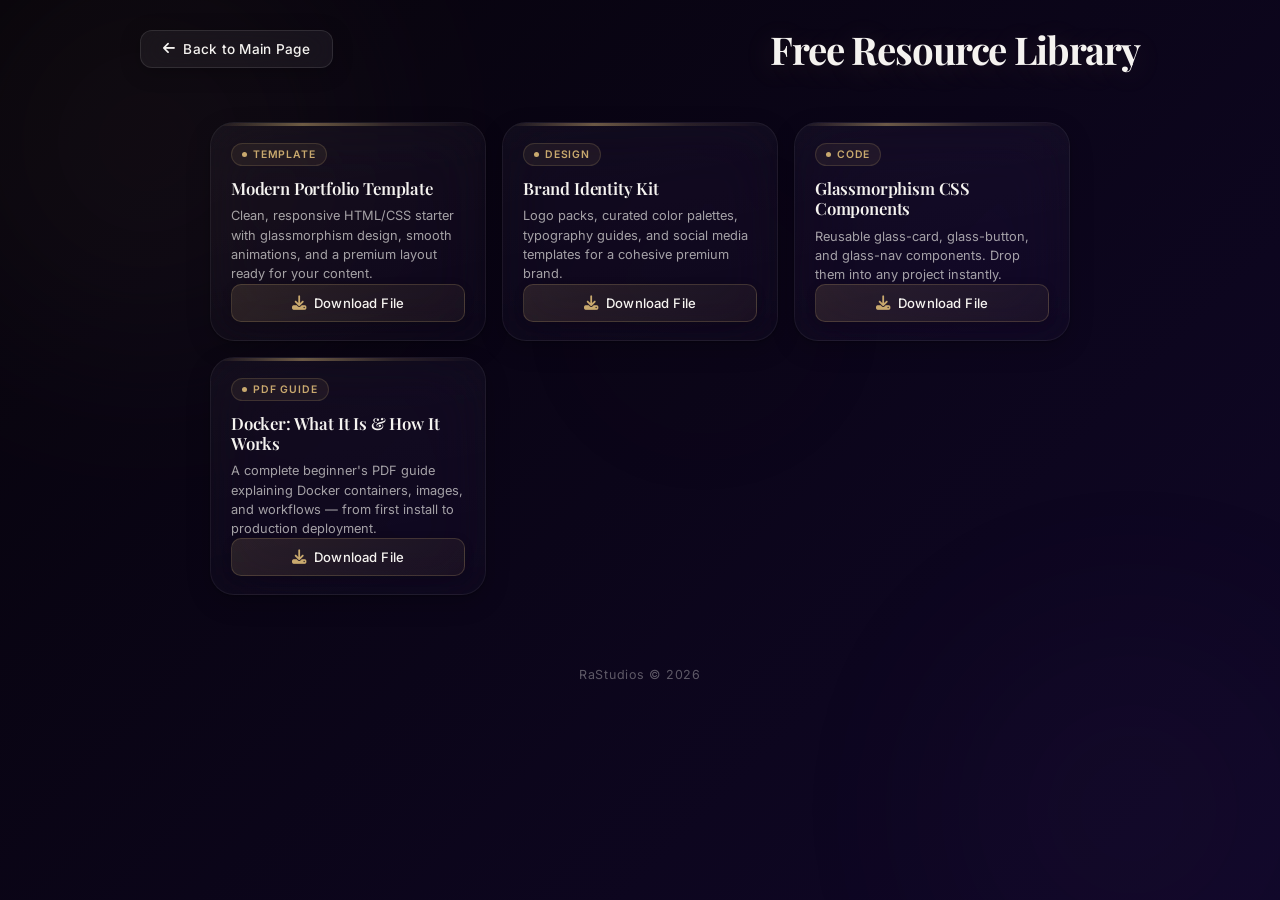
==== downloads.html @ 75f41a03 "Initial commit: Link in Bio + Downloads page" ====
<!DOCTYPE html>
<html lang="en">
<head>
  <meta charset="UTF-8">
  <meta name="viewport" content="width=device-width, initial-scale=1.0">
  <title>Free Resource Library — RaStudios</title>

  <link rel="preconnect" href="https://fonts.googleapis.com">
  <link rel="preconnect" href="https://fonts.gstatic.com" crossorigin>
  <link href="https://fonts.googleapis.com/css2?family=Playfair+Display:ital,wght@0,600;0,700;1,600&family=Inter:wght@300;400;500;600&display=swap" rel="stylesheet">
  <link rel="stylesheet" href="https://cdnjs.cloudflare.com/ajax/libs/font-awesome/6.5.1/css/all.min.css">

  <style>
    *, *::before, *::after { margin: 0; padding: 0; box-sizing: border-box; }

    :root {
      --glass-bg: rgba(255,255,255,0.055);
      --glass-border: rgba(255,255,255,0.1);
      --text-primary: #f5f3f0;
      --text-secondary: rgba(245,243,240,0.65);
      --text-muted: rgba(245,243,240,0.35);
      --accent: #c9a96e;
      --font-display: 'Playfair Display', Georgia, serif;
      --font-body: 'Inter', system-ui, sans-serif;
    }

    html { scroll-behavior: smooth; }

    body {
      min-height: 100vh;
      font-family: var(--font-body);
      color: var(--text-primary);
      background: #0b0814;
      overflow-x: hidden;
      padding: 28px 16px 80px;
    }

    /* Animated gradient background */
    .bg-gradient {
      position: fixed; inset: 0; z-index: -2;
      background: linear-gradient(135deg, #06030a 0%, #12082e 30%, #1e0f3a 55%, #2a1548 75%, #080518 100%);
      background-size: 400% 400%;
      animation: gradientShift 30s ease infinite;
    }
    @keyframes gradientShift {
      0% { background-position: 0% 50%; }
      50% { background-position: 100% 50%; }
      100% { background-position: 0% 50%; }
    }

    /* Glowing orbs */
    .glow-orb {
      position: fixed; border-radius: 50%; filter: blur(130px); opacity: 0.22; z-index: -1; pointer-events: none;
    }
    .glow-orb-1 { width: 500px; height: 500px; top: -12%; left: -8%; background: radial-gradient(circle, rgba(201,169,110,0.55) 0%, transparent 70%); animation: floatOrb 22s ease-in-out infinite alternate; }
    .glow-orb-2 { width: 450px; height: 450px; bottom: -15%; right: -6%; background: radial-gradient(circle, rgba(140,100,180,0.45) 0%, transparent 70%); animation: floatOrb 28s ease-in-out infinite alternate-reverse; }
    .glow-orb-3 { width: 300px; height: 300px; top: 35%; left: 55%; transform: translate(-50%, -50%); background: radial-gradient(circle, rgba(201,169,110,0.2) 0%, transparent 70%); animation: floatOrb 20s ease-in-out infinite alternate; }
    @keyframes floatOrb { from { transform: translate(0,0) scale(1); } to { transform: translate(35px,-25px) scale(1.08); } }

    /* Header */
    .header-wrap {
      max-width: 1000px; margin: 0 auto 52px; display: flex; align-items: center; justify-content: space-between; gap: 20px; flex-wrap: wrap;
    }
    .header-wrap h1 {
      font-family: var(--font-display); font-size: 2.4rem; font-weight: 700; letter-spacing: -0.03em; line-height: 1.1; color: var(--text-primary);
      text-shadow: 0 4px 30px rgba(201,169,110,0.2);
    }
    .back-btn {
      display: inline-flex; align-items: center; gap: 8px; padding: 10px 22px; border-radius: 12px;
      border: 1px solid rgba(255,255,255,0.1); background: rgba(255,255,255,0.05); backdrop-filter: blur(16px);
      color: var(--text-primary); text-decoration: none; font-weight: 500; font-size: 0.85rem; letter-spacing: 0.02em;
      transition: all 0.3s ease; box-shadow: 0 4px 20px rgba(0,0,0,0.25);
    }
    .back-btn:hover {
      background: rgba(255,255,255,0.1); border-color: rgba(201,169,110,0.35); transform: translateY(-2px);
      box-shadow: 0 8px 28px rgba(201,169,110,0.15);
    }

    /* Grid */
    .library-grid {
      max-width: 860px; margin: 0 auto; display: grid; grid-template-columns: repeat(auto-fill, minmax(260px, 1fr)); gap: 16px;
    }

    /* ===========================================
       RESOURCE CARD — Modern Professional Design
       --> COPY THIS BLOCK TO ADD A NEW FILE <--
    =========================================== */
    .resource-card {
      position: relative;
      border-radius: 24px;
      border: 1px solid rgba(255,255,255,0.06);
      background: linear-gradient(170deg, rgba(255,255,255,0.035) 0%, rgba(255,255,255,0.015) 100%);
      backdrop-filter: blur(30px) saturate(130%);
      -webkit-backdrop-filter: blur(30px) saturate(130%);
      padding: 0;
      overflow: hidden;
      transition: all 0.45s cubic-bezier(0.23, 1, 0.32, 1);
      box-shadow: 0 1px 3px rgba(0,0,0,0.3), 0 8px 24px rgba(0,0,0,0.2);
      display: flex; flex-direction: column;
    }

    /* Subtle top accent line */
    .resource-card::after {
      content: ''; position: absolute; top: 0; left: 0; width: 100%; height: 3px;
      background: linear-gradient(90deg, transparent, rgba(201,169,110,0.7), rgba(201,169,110,0.2), transparent);
      opacity: 0.7;
      transition: opacity 0.4s ease;
    }

    /* Card inner layout */
    .card-inner {
      padding: 20px 20px 18px;
      display: flex; flex-direction: column; flex-grow: 1;
    }

    /* Category pill */
    .card-tag {
      display: inline-flex; align-items: center; gap: 6px; align-self: flex-start;
      padding: 4px 10px; border-radius: 50px;
      background: rgba(201,169,110,0.08); border: 1px solid rgba(201,169,110,0.18);
      color: var(--accent); font-size: 0.65rem; font-weight: 600; letter-spacing: 0.08em; text-transform: uppercase;
      margin-bottom: 12px;
    }
    .card-tag .dot {
      width: 5px; height: 5px; border-radius: 50%; background: var(--accent); box-shadow: 0 0 6px var(--accent-glow);
    }

    /* Card title */
    .card-title {
      font-family: var(--font-display); font-size: 1.05rem; font-weight: 600; line-height: 1.2;
      color: var(--text-primary); margin-bottom: 8px; letter-spacing: -0.01em;
    }

    /* Card description */
    .card-desc {
      font-size: 0.8rem; line-height: 1.5; color: var(--text-secondary); flex-grow: 1;
    }

    /* Download button */
    .download-btn {
      display: flex; align-items: center; justify-content: center; gap: 8px;
      padding: 10px 16px; border-radius: 10px; border: 1px solid rgba(201,169,110,0.22);
      background: linear-gradient(135deg, rgba(201,169,110,0.14), rgba(201,169,110,0.06));
      color: var(--text-primary); text-decoration: none; font-weight: 500; font-size: 0.82rem; letter-spacing: 0.01em;
      transition: all 0.35s ease; box-shadow: 0 2px 10px rgba(0,0,0,0.15);
    }
    .download-btn:hover {
      background: linear-gradient(135deg, rgba(201,169,110,0.25), rgba(201,169,110,0.12));
      border-color: rgba(201,169,110,0.45);
      transform: translateY(-2px);
      box-shadow: 0 8px 24px rgba(201,169,110,0.18), 0 4px 12px rgba(0,0,0,0.2);
    }
    .download-btn i {
      font-size: 0.9rem; color: var(--accent);
      transition: transform 0.35s ease, color 0.35s ease;
    }
    .download-btn:hover i {
      transform: translateX(3px); color: #e8c992;
    }

    /* Card hover */
    .resource-card:hover {
      transform: translateY(-10px);
      border-color: rgba(201,169,110,0.25);
      box-shadow: 0 24px 60px rgba(0,0,0,0.4), 0 12px 30px rgba(201,169,110,0.1);
    }
    .resource-card:hover::after {
      opacity: 1;
      background: linear-gradient(90deg, transparent, rgba(201,169,110,0.9), rgba(201,169,110,0.3), transparent);
    }

    /* Footer */
    .page-footer {
      max-width: 1000px; margin: 72px auto 0; text-align: center;
      color: var(--text-muted); font-size: 0.78rem; letter-spacing: 0.06em;
    }

    /* Responsive */
    @media (max-width: 640px) {
      .header-wrap h1 { font-size: 1.7rem; }
      .library-grid { grid-template-columns: 1fr; gap: 16px; }
      .card-inner { padding: 16px 16px 14px; }
    }
  </style>
</head>

<body>

  <div class="bg-gradient" aria-hidden="true"></div>
  <div class="glow-orb glow-orb-1" aria-hidden="true"></div>
  <div class="glow-orb glow-orb-2" aria-hidden="true"></div>
  <div class="glow-orb glow-orb-3" aria-hidden="true"></div>

  <header class="header-wrap">
    <a href="ra-studios-link-in-bio.html" class="back-btn" aria-label="Back to main page">
      <i class="fa-solid fa-arrow-left"></i> Back to Main Page
    </a>
    <h1>Free Resource Library</h1>
  </header>

  <main class="library-grid" aria-label="Resource library">

    <!-- =========================================================
         COPY THIS BLOCK TO ADD A NEW FILE CARD
         Duplicate the entire .resource-card below
         and edit the tag, title, description, and link.
    ========================================================= -->

    <!-- CARD 1 -->
    <article class="resource-card">
      <div class="card-inner">
        <span class="card-tag"><span class="dot"></span> Template</span>
        <h2 class="card-title">Modern Portfolio Template</h2>
        <p class="card-desc">Clean, responsive HTML/CSS starter with glassmorphism design, smooth animations, and a premium layout ready for your content.</p>
        <a href="#" class="download-btn" aria-label="Download Modern Portfolio Template">
          <i class="fa-solid fa-download"></i> Download File
        </a>
      </div>
    </article>

    <!-- CARD 2 -->
    <article class="resource-card">
      <div class="card-inner">
        <span class="card-tag"><span class="dot"></span> Design</span>
        <h2 class="card-title">Brand Identity Kit</h2>
        <p class="card-desc">Logo packs, curated color palettes, typography guides, and social media templates for a cohesive premium brand.</p>
        <a href="#" class="download-btn" aria-label="Download Brand Identity Kit">
          <i class="fa-solid fa-download"></i> Download File
        </a>
      </div>
    </article>

    <!-- CARD 3 -->
    <article class="resource-card">
      <div class="card-inner">
        <span class="card-tag"><span class="dot"></span> Code</span>
        <h2 class="card-title">Glassmorphism CSS Components</h2>
        <p class="card-desc">Reusable glass-card, glass-button, and glass-nav components. Drop them into any project instantly.</p>
        <a href="#" class="download-btn" aria-label="Download Glassmorphism CSS Components">
          <i class="fa-solid fa-download"></i> Download File
        </a>
      </div>
    </article>

    <!-- CARD 4: DOCKER FILE -->
    <article class="resource-card">
      <div class="card-inner">
        <span class="card-tag"><span class="dot"></span> PDF Guide</span>
        <h2 class="card-title">Docker: What It Is & How It Works</h2>
        <p class="card-desc">A complete beginner's PDF guide explaining Docker containers, images, and workflows — from first install to production deployment.</p>
        <a href="https://drive.google.com/file/d/1yUvwCErtubOBH9d2xQVLL0Fu3_scv8wx/view?usp=sharing" class="download-btn" target="_blank" rel="noopener noreferrer" aria-label="Download Docker File">
          <i class="fa-solid fa-download"></i> Download File
        </a>
      </div>
    </article>

    <!-- =========================================================
         END COPY BLOCK
         To add a new file: duplicate the <article> ... </article>
         block above, then update tag, title, desc, and href.
    ========================================================= -->

  </main>

  <footer class="page-footer">
    RaStudios &copy; 2026
  </footer>

</body>
</html>
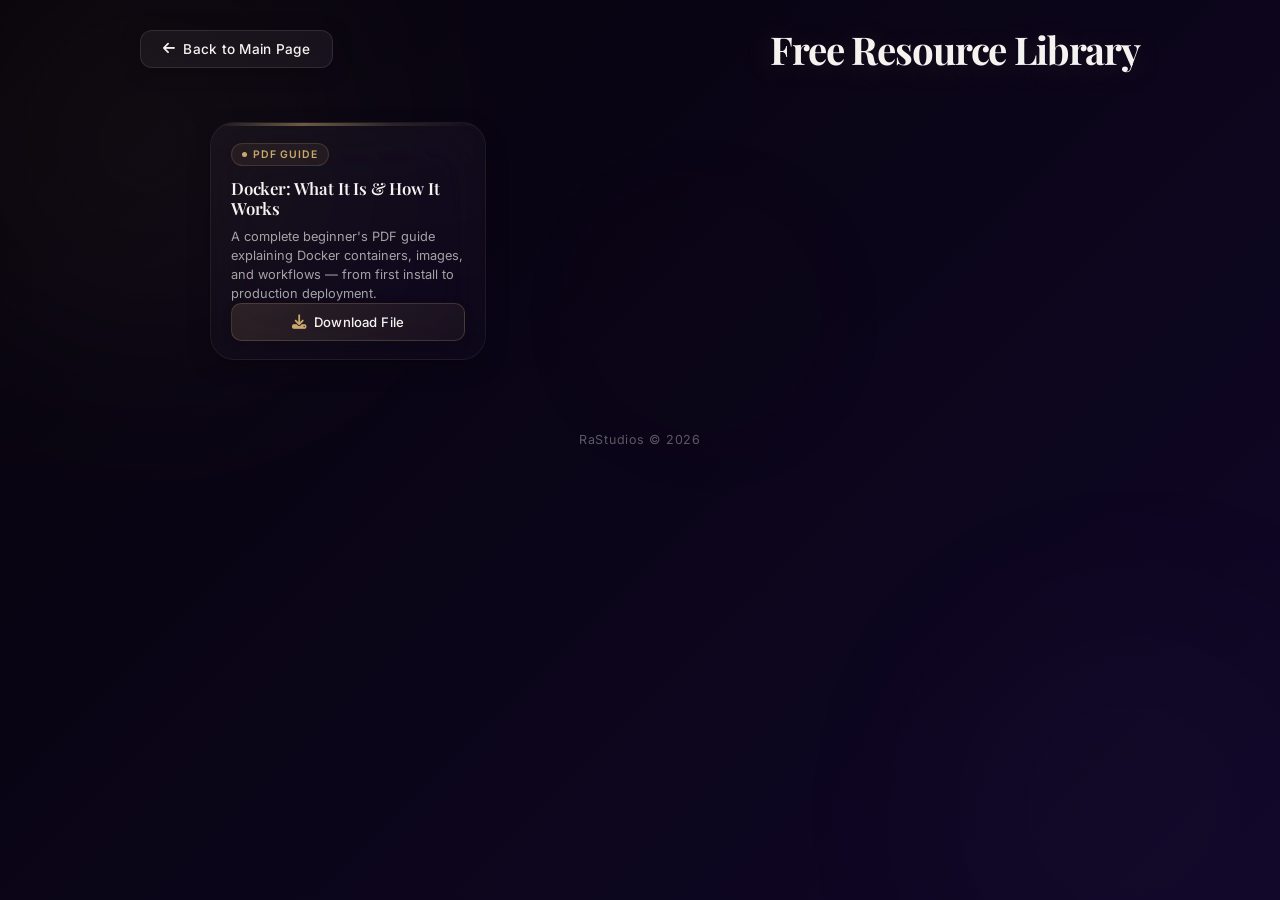
==== commit 442aa58d: "Removed first 3 cards, kept Docker PDF only" ====
--- a/downloads.html
+++ b/downloads.html
@@ -192,7 +192,7 @@
   <div class="glow-orb glow-orb-3" aria-hidden="true"></div>
 
   <header class="header-wrap">
-    <a href="ra-studios-link-in-bio.html" class="back-btn" aria-label="Back to main page">
+    <a href="index.html" class="back-btn" aria-label="Back to main page">
       <i class="fa-solid fa-arrow-left"></i> Back to Main Page
     </a>
     <h1>Free Resource Library</h1>
@@ -206,43 +206,7 @@
          and edit the tag, title, description, and link.
     ========================================================= -->
 
-    <!-- CARD 1 -->
-    <article class="resource-card">
-      <div class="card-inner">
-        <span class="card-tag"><span class="dot"></span> Template</span>
-        <h2 class="card-title">Modern Portfolio Template</h2>
-        <p class="card-desc">Clean, responsive HTML/CSS starter with glassmorphism design, smooth animations, and a premium layout ready for your content.</p>
-        <a href="#" class="download-btn" aria-label="Download Modern Portfolio Template">
-          <i class="fa-solid fa-download"></i> Download File
-        </a>
-      </div>
-    </article>
-
-    <!-- CARD 2 -->
-    <article class="resource-card">
-      <div class="card-inner">
-        <span class="card-tag"><span class="dot"></span> Design</span>
-        <h2 class="card-title">Brand Identity Kit</h2>
-        <p class="card-desc">Logo packs, curated color palettes, typography guides, and social media templates for a cohesive premium brand.</p>
-        <a href="#" class="download-btn" aria-label="Download Brand Identity Kit">
-          <i class="fa-solid fa-download"></i> Download File
-        </a>
-      </div>
-    </article>
-
-    <!-- CARD 3 -->
-    <article class="resource-card">
-      <div class="card-inner">
-        <span class="card-tag"><span class="dot"></span> Code</span>
-        <h2 class="card-title">Glassmorphism CSS Components</h2>
-        <p class="card-desc">Reusable glass-card, glass-button, and glass-nav components. Drop them into any project instantly.</p>
-        <a href="#" class="download-btn" aria-label="Download Glassmorphism CSS Components">
-          <i class="fa-solid fa-download"></i> Download File
-        </a>
-      </div>
-    </article>
-
-    <!-- CARD 4: DOCKER FILE -->
+    <!-- CARD: DOCKER PDF -->
     <article class="resource-card">
       <div class="card-inner">
         <span class="card-tag"><span class="dot"></span> PDF Guide</span>
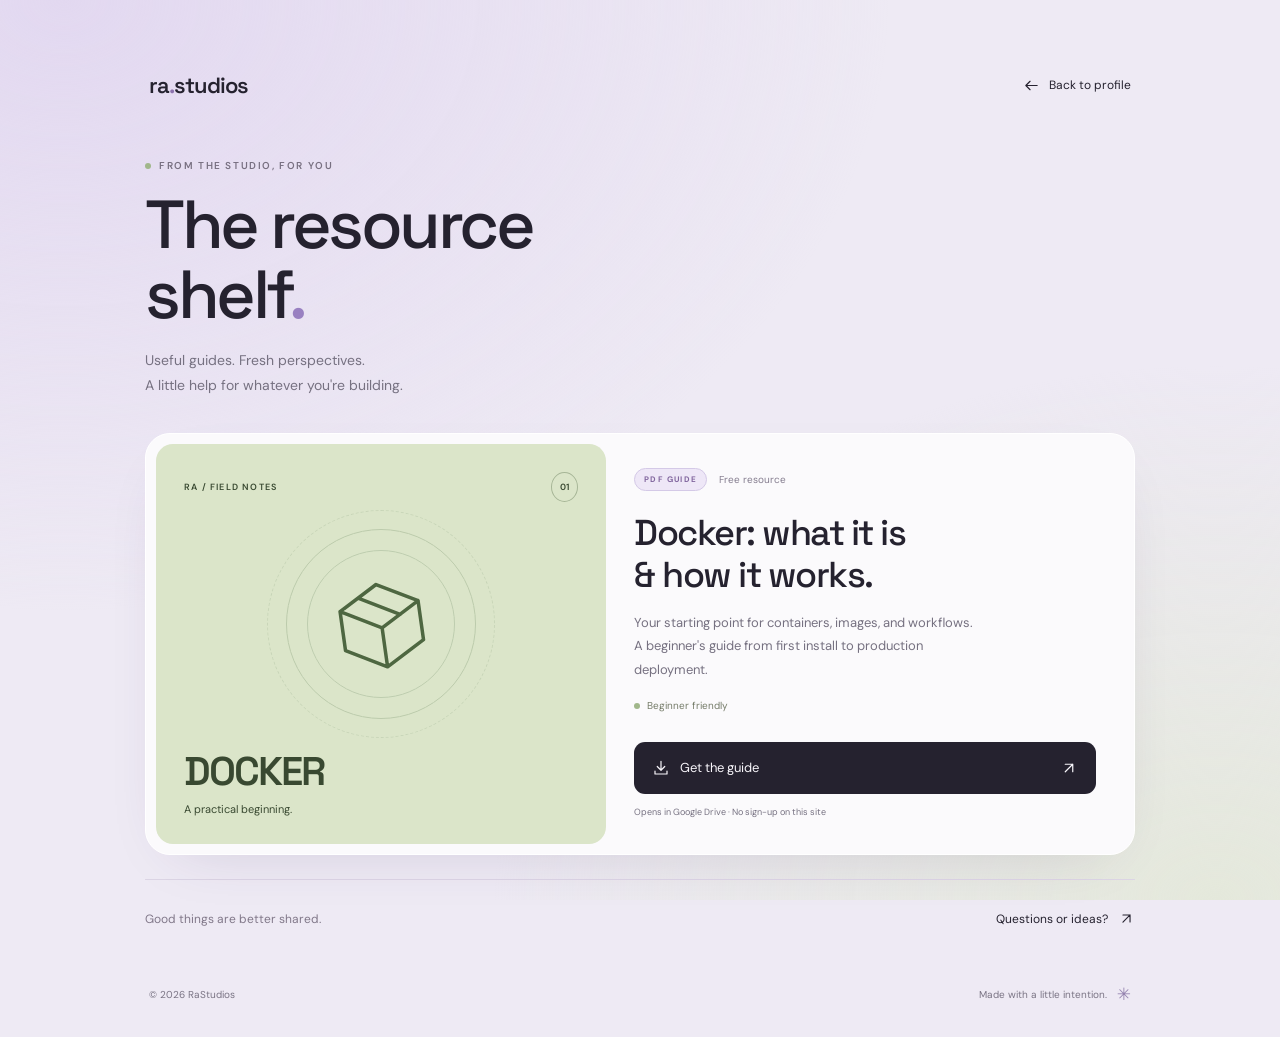
==== commit 63f95fbc: "Redesign RaStudios link hub and resource shelf with new brand artwork Replace the previous gold and " ====
--- a/downloads.html
+++ b/downloads.html
@@ -1,234 +1,10 @@
 <!DOCTYPE html>
-<html lang="en">
-<head>
-  <meta charset="UTF-8">
-  <meta name="viewport" content="width=device-width, initial-scale=1.0">
-  <title>Free Resource Library — RaStudios</title>
-
-  <link rel="preconnect" href="https://fonts.googleapis.com">
-  <link rel="preconnect" href="https://fonts.gstatic.com" crossorigin>
-  <link href="https://fonts.googleapis.com/css2?family=Playfair+Display:ital,wght@0,600;0,700;1,600&family=Inter:wght@300;400;500;600&display=swap" rel="stylesheet">
-  <link rel="stylesheet" href="https://cdnjs.cloudflare.com/ajax/libs/font-awesome/6.5.1/css/all.min.css">
-
-  <style>
-    *, *::before, *::after { margin: 0; padding: 0; box-sizing: border-box; }
-
-    :root {
-      --glass-bg: rgba(255,255,255,0.055);
-      --glass-border: rgba(255,255,255,0.1);
-      --text-primary: #f5f3f0;
-      --text-secondary: rgba(245,243,240,0.65);
-      --text-muted: rgba(245,243,240,0.35);
-      --accent: #c9a96e;
-      --font-display: 'Playfair Display', Georgia, serif;
-      --font-body: 'Inter', system-ui, sans-serif;
-    }
-
-    html { scroll-behavior: smooth; }
-
-    body {
-      min-height: 100vh;
-      font-family: var(--font-body);
-      color: var(--text-primary);
-      background: #0b0814;
-      overflow-x: hidden;
-      padding: 28px 16px 80px;
-    }
-
-    /* Animated gradient background */
-    .bg-gradient {
-      position: fixed; inset: 0; z-index: -2;
-      background: linear-gradient(135deg, #06030a 0%, #12082e 30%, #1e0f3a 55%, #2a1548 75%, #080518 100%);
-      background-size: 400% 400%;
-      animation: gradientShift 30s ease infinite;
-    }
-    @keyframes gradientShift {
-      0% { background-position: 0% 50%; }
-      50% { background-position: 100% 50%; }
-      100% { background-position: 0% 50%; }
-    }
-
-    /* Glowing orbs */
-    .glow-orb {
-      position: fixed; border-radius: 50%; filter: blur(130px); opacity: 0.22; z-index: -1; pointer-events: none;
-    }
-    .glow-orb-1 { width: 500px; height: 500px; top: -12%; left: -8%; background: radial-gradient(circle, rgba(201,169,110,0.55) 0%, transparent 70%); animation: floatOrb 22s ease-in-out infinite alternate; }
-    .glow-orb-2 { width: 450px; height: 450px; bottom: -15%; right: -6%; background: radial-gradient(circle, rgba(140,100,180,0.45) 0%, transparent 70%); animation: floatOrb 28s ease-in-out infinite alternate-reverse; }
-    .glow-orb-3 { width: 300px; height: 300px; top: 35%; left: 55%; transform: translate(-50%, -50%); background: radial-gradient(circle, rgba(201,169,110,0.2) 0%, transparent 70%); animation: floatOrb 20s ease-in-out infinite alternate; }
-    @keyframes floatOrb { from { transform: translate(0,0) scale(1); } to { transform: translate(35px,-25px) scale(1.08); } }
-
-    /* Header */
-    .header-wrap {
-      max-width: 1000px; margin: 0 auto 52px; display: flex; align-items: center; justify-content: space-between; gap: 20px; flex-wrap: wrap;
-    }
-    .header-wrap h1 {
-      font-family: var(--font-display); font-size: 2.4rem; font-weight: 700; letter-spacing: -0.03em; line-height: 1.1; color: var(--text-primary);
-      text-shadow: 0 4px 30px rgba(201,169,110,0.2);
-    }
-    .back-btn {
-      display: inline-flex; align-items: center; gap: 8px; padding: 10px 22px; border-radius: 12px;
-      border: 1px solid rgba(255,255,255,0.1); background: rgba(255,255,255,0.05); backdrop-filter: blur(16px);
-      color: var(--text-primary); text-decoration: none; font-weight: 500; font-size: 0.85rem; letter-spacing: 0.02em;
-      transition: all 0.3s ease; box-shadow: 0 4px 20px rgba(0,0,0,0.25);
-    }
-    .back-btn:hover {
-      background: rgba(255,255,255,0.1); border-color: rgba(201,169,110,0.35); transform: translateY(-2px);
-      box-shadow: 0 8px 28px rgba(201,169,110,0.15);
-    }
-
-    /* Grid */
-    .library-grid {
-      max-width: 860px; margin: 0 auto; display: grid; grid-template-columns: repeat(auto-fill, minmax(260px, 1fr)); gap: 16px;
-    }
-
-    /* ===========================================
-       RESOURCE CARD — Modern Professional Design
-       --> COPY THIS BLOCK TO ADD A NEW FILE <--
-    =========================================== */
-    .resource-card {
-      position: relative;
-      border-radius: 24px;
-      border: 1px solid rgba(255,255,255,0.06);
-      background: linear-gradient(170deg, rgba(255,255,255,0.035) 0%, rgba(255,255,255,0.015) 100%);
-      backdrop-filter: blur(30px) saturate(130%);
-      -webkit-backdrop-filter: blur(30px) saturate(130%);
-      padding: 0;
-      overflow: hidden;
-      transition: all 0.45s cubic-bezier(0.23, 1, 0.32, 1);
-      box-shadow: 0 1px 3px rgba(0,0,0,0.3), 0 8px 24px rgba(0,0,0,0.2);
-      display: flex; flex-direction: column;
-    }
-
-    /* Subtle top accent line */
-    .resource-card::after {
-      content: ''; position: absolute; top: 0; left: 0; width: 100%; height: 3px;
-      background: linear-gradient(90deg, transparent, rgba(201,169,110,0.7), rgba(201,169,110,0.2), transparent);
-      opacity: 0.7;
-      transition: opacity 0.4s ease;
-    }
-
-    /* Card inner layout */
-    .card-inner {
-      padding: 20px 20px 18px;
-      display: flex; flex-direction: column; flex-grow: 1;
-    }
-
-    /* Category pill */
-    .card-tag {
-      display: inline-flex; align-items: center; gap: 6px; align-self: flex-start;
-      padding: 4px 10px; border-radius: 50px;
-      background: rgba(201,169,110,0.08); border: 1px solid rgba(201,169,110,0.18);
-      color: var(--accent); font-size: 0.65rem; font-weight: 600; letter-spacing: 0.08em; text-transform: uppercase;
-      margin-bottom: 12px;
-    }
-    .card-tag .dot {
-      width: 5px; height: 5px; border-radius: 50%; background: var(--accent); box-shadow: 0 0 6px var(--accent-glow);
-    }
-
-    /* Card title */
-    .card-title {
-      font-family: var(--font-display); font-size: 1.05rem; font-weight: 600; line-height: 1.2;
-      color: var(--text-primary); margin-bottom: 8px; letter-spacing: -0.01em;
-    }
-
-    /* Card description */
-    .card-desc {
-      font-size: 0.8rem; line-height: 1.5; color: var(--text-secondary); flex-grow: 1;
-    }
-
-    /* Download button */
-    .download-btn {
-      display: flex; align-items: center; justify-content: center; gap: 8px;
-      padding: 10px 16px; border-radius: 10px; border: 1px solid rgba(201,169,110,0.22);
-      background: linear-gradient(135deg, rgba(201,169,110,0.14), rgba(201,169,110,0.06));
-      color: var(--text-primary); text-decoration: none; font-weight: 500; font-size: 0.82rem; letter-spacing: 0.01em;
-      transition: all 0.35s ease; box-shadow: 0 2px 10px rgba(0,0,0,0.15);
-    }
-    .download-btn:hover {
-      background: linear-gradient(135deg, rgba(201,169,110,0.25), rgba(201,169,110,0.12));
-      border-color: rgba(201,169,110,0.45);
-      transform: translateY(-2px);
-      box-shadow: 0 8px 24px rgba(201,169,110,0.18), 0 4px 12px rgba(0,0,0,0.2);
-    }
-    .download-btn i {
-      font-size: 0.9rem; color: var(--accent);
-      transition: transform 0.35s ease, color 0.35s ease;
-    }
-    .download-btn:hover i {
-      transform: translateX(3px); color: #e8c992;
-    }
-
-    /* Card hover */
-    .resource-card:hover {
-      transform: translateY(-10px);
-      border-color: rgba(201,169,110,0.25);
-      box-shadow: 0 24px 60px rgba(0,0,0,0.4), 0 12px 30px rgba(201,169,110,0.1);
-    }
-    .resource-card:hover::after {
-      opacity: 1;
-      background: linear-gradient(90deg, transparent, rgba(201,169,110,0.9), rgba(201,169,110,0.3), transparent);
-    }
-
-    /* Footer */
-    .page-footer {
-      max-width: 1000px; margin: 72px auto 0; text-align: center;
-      color: var(--text-muted); font-size: 0.78rem; letter-spacing: 0.06em;
-    }
-
-    /* Responsive */
-    @media (max-width: 640px) {
-      .header-wrap h1 { font-size: 1.7rem; }
-      .library-grid { grid-template-columns: 1fr; gap: 16px; }
-      .card-inner { padding: 16px 16px 14px; }
-    }
-  </style>
-</head>
-
-<body>
-
-  <div class="bg-gradient" aria-hidden="true"></div>
-  <div class="glow-orb glow-orb-1" aria-hidden="true"></div>
-  <div class="glow-orb glow-orb-2" aria-hidden="true"></div>
-  <div class="glow-orb glow-orb-3" aria-hidden="true"></div>
-
-  <header class="header-wrap">
-    <a href="index.html" class="back-btn" aria-label="Back to main page">
-      <i class="fa-solid fa-arrow-left"></i> Back to Main Page
-    </a>
-    <h1>Free Resource Library</h1>
-  </header>
-
-  <main class="library-grid" aria-label="Resource library">
-
-    <!-- =========================================================
-         COPY THIS BLOCK TO ADD A NEW FILE CARD
-         Duplicate the entire .resource-card below
-         and edit the tag, title, description, and link.
-    ========================================================= -->
-
-    <!-- CARD: DOCKER PDF -->
-    <article class="resource-card">
-      <div class="card-inner">
-        <span class="card-tag"><span class="dot"></span> PDF Guide</span>
-        <h2 class="card-title">Docker: What It Is & How It Works</h2>
-        <p class="card-desc">A complete beginner's PDF guide explaining Docker containers, images, and workflows — from first install to production deployment.</p>
-        <a href="https://drive.google.com/file/d/1yUvwCErtubOBH9d2xQVLL0Fu3_scv8wx/view?usp=sharing" class="download-btn" target="_blank" rel="noopener noreferrer" aria-label="Download Docker File">
-          <i class="fa-solid fa-download"></i> Download File
-        </a>
-      </div>
-    </article>
-
-    <!-- =========================================================
-         END COPY BLOCK
-         To add a new file: duplicate the <article> ... </article>
-         block above, then update tag, title, desc, and href.
-    ========================================================= -->
-
-  </main>
-
-  <footer class="page-footer">
-    RaStudios &copy; 2026
-  </footer>
-
-</body>
-</html>
+<html lang="en"><head><meta charset="UTF-8"><meta name="viewport" content="width=device-width, initial-scale=1"><meta name="theme-color" content="#eeeaf4"><meta name="description" content="Free guides and practical resources from RaStudios. Start with our beginner guide to Docker."><meta property="og:title" content="The Resource Shelf — RaStudios"><meta property="og:description" content="Free guides and practical resources from RaStudios. Start with our beginner guide to Docker."><meta property="og:type" content="website"><meta property="og:image" content="https://ra-studios.github.io/Links/brand-logo.webp"><title>The Resource Shelf — RaStudios</title><link rel="icon" href="brand-logo.webp" type="image/webp"><link rel="preconnect" href="https://fonts.googleapis.com"><link rel="preconnect" href="https://fonts.gstatic.com" crossorigin><link href="https://fonts.googleapis.com/css2?family=DM+Sans:wght@400;500;600;700&amp;family=Space+Grotesk:wght@400;500;600;700&amp;display=swap" rel="stylesheet"><link rel="stylesheet" href="styles.css"></head>
+<body class="library-page"><svg class="definitions" xmlns="http://www.w3.org/2000/svg" aria-hidden="true"><symbol id="arrow" viewBox="0 0 24 24"><path d="M7 17 17 7M7 7h10v10"/></symbol><symbol id="globe" viewBox="0 0 24 24"><circle cx="12" cy="12" r="9"/><path d="M3 12h18M12 3c5 5 5 13 0 18-5-5-5-13 0-18Z"/></symbol><symbol id="mail" viewBox="0 0 24 24"><rect x="3" y="5" width="18" height="14" rx="3"/><path d="m4 7 8 6 8-6"/></symbol><symbol id="instagram" viewBox="0 0 24 24"><rect x="3" y="3" width="18" height="18" rx="5"/><circle cx="12" cy="12" r="4"/><path d="M17.5 6.5h.01"/></symbol><symbol id="linkedin" viewBox="0 0 24 24"><path d="M5 10v10M5 5v.01M10 20V10h4v2c2-4 6-2 6 1v7M14 12v8"/></symbol><symbol id="youtube" viewBox="0 0 24 24"><rect x="2" y="5" width="20" height="14" rx="4"/><path d="m10 9 5 3-5 3Z"/></symbol><symbol id="file" viewBox="0 0 24 24"><path d="M14 3H6a2 2 0 0 0-2 2v14a2 2 0 0 0 2 2h12a2 2 0 0 0 2-2V9ZM14 3v6h6M8 13h8M8 17h5"/></symbol><symbol id="back" viewBox="0 0 24 24"><path d="M20 12H4m6-6-6 6 6 6"/></symbol><symbol id="box" viewBox="0 0 24 24"><path d="m12 3 9 5v9l-9 5-9-5V8ZM3 8l9 5 9-5M12 13v9M7.5 5.5l9 5"/></symbol><symbol id="download" viewBox="0 0 24 24"><path d="M12 3v12m-5-5 5 5 5-5M4 16v4h16v-4"/></symbol></svg>
+<div class="page-shell library-shell"><header class="masthead"><a href="index.html" aria-label="RaStudios home"><span class="wordmark">ra<span>.</span>studios</span></a><a class="back-link" href="index.html"><svg class="icon " aria-hidden="true"><use href="#back"/></svg>Back to profile</a></header>
+<main><header class="library-intro"><p class="eyebrow"><span class="dot"></span>FROM THE STUDIO, FOR YOU</p><h1>The resource<br>shelf<span>.</span></h1><p>Useful guides. Fresh perspectives.<br>A little help for whatever you're building.</p></header>
+<section class="resource-list" aria-label="Free resources">
+<!-- To add a resource, duplicate this article and update its text and destination. -->
+<article class="resource-card" aria-labelledby="docker-title"><div class="resource-art" aria-hidden="true"><div class="art-top"><span>RA / FIELD NOTES</span><span>01</span></div><div class="container-art"><span class="art-orbit"></span><svg class="icon " aria-hidden="true"><use href="#box"/></svg></div><div class="art-bottom"><strong>DOCKER</strong><span>A practical beginning.</span></div></div>
+<div class="resource-copy"><div class="resource-meta"><span class="pill">PDF GUIDE</span><span>Free resource</span></div><h2 id="docker-title">Docker: what it is<br>& how it works.</h2><p>Your starting point for containers, images, and workflows. A beginner's guide from first install to production deployment.</p><span class="level-label"><span class="dot"></span>Beginner friendly</span><a class="download-link" href="https://drive.google.com/file/d/1yUvwCErtubOBH9d2xQVLL0Fu3_scv8wx/view?usp=sharing" target="_blank" rel="noopener noreferrer" aria-label="Open the free Docker PDF guide on Google Drive"><svg class="icon " aria-hidden="true"><use href="#download"/></svg>Get the guide<svg class="icon " aria-hidden="true"><use href="#arrow"/></svg></a><p class="download-note">Opens in Google Drive · No sign-up on this site</p></div></article></section>
+<aside class="library-contact"><span>Good things are better shared.</span><a href="mailto:contact@rastudios.site">Questions or ideas?<svg class="icon " aria-hidden="true"><use href="#arrow"/></svg></a></aside></main><footer class="page-footer"><span>© 2026 RaStudios</span><span>Made with a little intention. <b aria-hidden="true">✳</b></span></footer></div></body></html>
--- a/styles.css
+++ b/styles.css
@@ -0,0 +1,58 @@
+:root{color-scheme:light;--page:#eeeaf4;--paper:#fbfafc;--ink:#25222f;--muted:#767181;--line:#e5e0eb;--lavender:#c3acec;--sage:#dfe8ce;--display:'Space Grotesk',system-ui,sans-serif;--body:'DM Sans',system-ui,sans-serif}
+*,*::before,*::after{box-sizing:border-box}
+body{margin:0;min-height:100vh;min-height:100svh;background:var(--page);color:var(--ink);font-family:var(--body);-webkit-font-smoothing:antialiased}
+body::before{content:'';position:fixed;inset:0;pointer-events:none;background:radial-gradient(ellipse at 5% 0%,#e2d8f0 0%,transparent 48%),radial-gradient(ellipse at 95% 100%,#e4e8db 0%,transparent 42%);z-index:-1}
+a{color:inherit;text-decoration:none;-webkit-tap-highlight-color:transparent}a:focus-visible{outline:3px solid #8061ad;outline-offset:5px}
+h1,h2,h3,p{margin:0}h1,h2,h3{font-family:var(--display);font-weight:500}::selection{background:var(--lavender);color:var(--ink)}
+.definitions{position:absolute;width:0;height:0;overflow:hidden}.icon{width:22px;height:22px;fill:none;stroke:currentColor;stroke-width:1.6;stroke-linecap:round;stroke-linejoin:round;flex:0 0 auto}
+.page-shell{width:min(100% - 64px,990px);margin:0 auto;padding-top:clamp(28px,7vh,72px);padding-bottom:28px}
+.masthead{display:flex;align-items:center;justify-content:space-between;gap:20px;margin-bottom:25px;padding:0 4px}
+.wordmark{font-family:var(--display);font-size:22px;font-weight:600;letter-spacing:-1px}.wordmark>span{color:#8c72ad}.masthead-note{font-size:12px;color:#6e6879}
+.profile-hub{display:grid;grid-template-columns:.94fr 1.06fr;background:var(--paper);border:1px solid #ffffffcc;border-radius:28px;padding:12px;box-shadow:0 24px 70px -35px #3a265b40;animation:arrive .65s ease both}
+.profile-panel{min-width:0;display:flex;flex-direction:column;background:#0a0c12;color:#f3f1f7;border-radius:19px;padding:34px 30px 28px;overflow:hidden}
+.eyebrow{display:flex;align-items:center;gap:8px;font-size:10px;font-weight:600;letter-spacing:1.6px;line-height:1.6}
+.profile-eyebrow{color:#bcb6c9;font-size:9px;letter-spacing:1.3px}.dot{width:6px;height:6px;background:#a1b78b;border-radius:50%;flex-shrink:0}
+.brand-art{margin:28px -16px 30px;aspect-ratio:1.55;overflow:hidden;border-radius:12px}.brand-art img{display:block;width:100%;height:100%;object-fit:cover}
+.profile-panel h1{font-size:clamp(32px,4.5vw,45px);line-height:1.1;letter-spacing:-2.5px}.profile-panel h1>span{color:var(--lavender)}
+.profile-bio{margin-top:15px;color:#b7b3c2;font-size:15px;line-height:1.75;max-width:300px}
+.profile-contact{margin-top:auto;padding-top:46px}.profile-contact p{color:#a39aad;font-size:11px}.profile-contact a{display:inline-flex;align-items:center;gap:24px;min-height:44px;color:var(--sage);font-size:14px}.profile-contact .icon{width:17px;height:17px}
+.links-panel{min-width:0;padding:26px 28px 20px 34px}.section-intro .eyebrow{color:#776e80;margin-bottom:12px}.section-intro h2{font-size:clamp(32px,4.5vw,43px);letter-spacing:-2px;line-height:1.1}
+.section-intro h2>span,.library-intro h1>span{color:#9980c1}.section-intro>p:last-child{margin-top:11px;color:var(--muted);font-size:13px}
+.main-links{margin-top:26px;display:grid;gap:10px}.featured-link{display:flex;flex-direction:column;gap:24px;padding:20px;background:var(--sage);border:1px solid #d4dfc3;border-radius:17px;transition:transform .25s ease,background .25s ease,box-shadow .25s ease}
+.featured-top{display:flex;align-items:center;justify-content:space-between;gap:12px}.pill{display:inline-flex;align-items:center;gap:7px;width:fit-content;border:1px solid #4553322e;border-radius:50px;padding:5px 9px;font-size:8px;font-weight:700;letter-spacing:1.2px;line-height:1.4}.pill .dot{width:4px;height:4px;background:#556c41}
+.featured-bottom{display:flex;align-items:center;gap:13px}.feature-icon{width:42px;height:46px;display:grid;place-items:center;border:1px solid #4c5c3933;border-radius:9px;background:#ffffff38;flex-shrink:0}
+.featured-link h3{font-size:20px;letter-spacing:-.7px}.featured-link p{margin-top:5px;color:#58644d;font-size:11px;line-height:1.5}
+.link-row{display:flex;align-items:center;gap:13px;border:1px solid var(--line);background:#fff;border-radius:13px;padding:13px 14px;min-height:78px;transition:transform .25s ease,border-color .25s ease,box-shadow .25s ease}
+.row-icon{display:grid;place-items:center;width:42px;height:42px;border-radius:11px;flex-shrink:0}.lavender{background:#eee6f9;color:#8769b1}.peach{background:#f6eae3;color:#ac7d65}
+.row-copy{flex:1;min-width:0}.row-copy strong{display:block;font-weight:600;font-size:13px}.row-copy>span{display:block;font-size:10px;line-height:1.6;color:var(--muted);margin-top:3px;overflow-wrap:anywhere}
+.link-arrow{width:18px;height:18px;color:#676170;transition:transform .25s ease}.social-section{margin-top:25px}.social-section>.eyebrow{color:#776e80;font-size:8px;letter-spacing:1.2px}
+.social-links{display:flex;flex-wrap:wrap;gap:7px;margin-top:11px}.social-links a{display:inline-flex;align-items:center;justify-content:center;gap:7px;min-height:44px;flex:1;padding:9px 10px;border:1px solid var(--line);border-radius:10px;background:#f7f5f9;font-size:10px;transition:background .25s ease,border-color .25s ease}.social-links .icon{width:15px;height:15px}
+.page-footer{display:flex;align-items:center;justify-content:space-between;gap:16px;padding:22px 4px 0;font-size:10px;color:#797383;line-height:1.7}.page-footer>span:last-child{display:inline-flex;align-items:center;gap:10px}.page-footer b{font-size:17px;color:#9482ae}
+/* The resource shelf uses the same colors, spacing, and type. */
+.back-link{display:inline-flex;align-items:center;gap:9px;min-height:44px;font-size:12px}.back-link .icon{width:17px;height:17px}
+.library-intro{padding:26px 0 36px}.library-intro .eyebrow{color:#787081;margin-bottom:16px}.library-intro h1{font-size:clamp(42px,7vw,68px);letter-spacing:-3.5px;line-height:1.03}.library-intro>p:last-child{color:var(--muted);margin-top:18px;font-size:14px;line-height:1.75}
+.resource-card{display:grid;grid-template-columns:1fr 1.15fr;padding:10px;background:var(--paper);border:1px solid white;border-radius:25px;box-shadow:0 20px 60px -35px #3a265b38;animation:arrive .65s ease both}
+.resource-art{min-width:0;background:#dbe5c9;color:#394931;border-radius:17px;padding:28px;display:flex;flex-direction:column;justify-content:space-between;min-height:350px;position:relative;overflow:hidden}
+.art-top{display:flex;justify-content:space-between;align-items:center;font-size:9px;font-weight:600;letter-spacing:1.2px}.art-top>span:last-child{border:1px solid #a7b697;border-radius:50%;padding:8px;letter-spacing:0}
+.container-art{display:grid;place-items:center;position:relative;height:180px}.container-art>.icon{width:105px;height:105px;stroke:#4e6741;stroke-width:.8;transform:rotate(-8deg);z-index:1}
+.art-orbit{position:absolute;width:190px;height:190px;border:1px solid #bccbac;border-radius:50%}.art-orbit::before,.art-orbit::after{content:'';position:absolute;inset:20px;border:1px solid #becdaf;border-radius:50%}.art-orbit::after{inset:-20px;border-style:dashed;opacity:.65}
+.art-bottom{display:flex;flex-direction:column;gap:5px}.art-bottom strong{font-family:var(--display);font-size:40px;font-weight:600;letter-spacing:-2px}.art-bottom>span{font-size:11px}
+.resource-copy{padding:24px 28px;min-width:0}.resource-meta{display:flex;align-items:center;gap:12px;color:#847c8e;font-size:10px}.resource-meta .pill{border-color:#d4c9e7;background:#eee7f7;color:#81669e}
+.resource-copy h2{font-size:clamp(26px,3.5vw,36px);line-height:1.15;letter-spacing:-1.5px;margin-top:22px}.resource-copy>p{margin-top:15px;color:var(--muted);font-size:13px;line-height:1.8;max-width:350px}
+.level-label{display:inline-flex;align-items:center;gap:7px;font-size:10px;color:#747b68;margin-top:18px}.download-link{display:flex;align-items:center;gap:10px;margin-top:28px;background:var(--ink);color:#f8f6fb;padding:15px 18px;min-height:52px;border-radius:11px;font-size:13px;transition:background .25s ease,transform .25s ease}.download-link .icon{width:18px;height:18px}.download-link .icon:last-child{margin-left:auto}.resource-copy .download-note{font-size:9px;margin-top:10px}
+.library-contact{display:flex;align-items:center;justify-content:space-between;flex-wrap:wrap;gap:12px;margin-top:24px;border-top:1px solid #dcd5e5;padding:17px 0;font-size:12px;color:#817889}.library-contact a{display:inline-flex;align-items:center;gap:10px;min-height:44px;color:var(--ink)}.library-contact .icon{width:17px;height:17px}
+@media(hover:hover){.featured-link:hover{background:#d5e1c0;transform:translateY(-3px);box-shadow:0 8px 20px #536c371a}.link-row:hover{border-color:#cbb9e6;transform:translateY(-2px);box-shadow:0 5px 16px #5338750f}.main-links a:hover .link-arrow{transform:translate(2px,-2px)}.social-links a:hover{background:#eae1f4;border-color:#d4c5e7}.download-link:hover{background:#60497c;transform:translateY(-2px)}}
+@media(max-width:760px){
+ .page-shell{width:min(100% - 32px,470px);padding-top:22px;padding-bottom:max(24px,env(safe-area-inset-bottom))}.masthead{margin-bottom:17px}.wordmark{font-size:20px}.masthead-note{font-size:9px}
+ .profile-hub{grid-template-columns:minmax(0,1fr);padding:8px;border-radius:24px}.profile-panel{padding:22px 23px 23px;border-radius:17px}.profile-eyebrow{font-size:8px;letter-spacing:1.1px}
+ .brand-art{aspect-ratio:1.85;margin:12px -10px 16px}.profile-panel h1{font-size:35px;letter-spacing:-1.8px}.profile-bio{font-size:13px;margin-top:9px;line-height:1.7;max-width:275px}.profile-contact{display:none}
+ .links-panel{padding:25px 15px 17px}.section-intro h2{font-size:31px;letter-spacing:-1.5px}.section-intro h2 br{display:none}.section-intro .eyebrow{font-size:8px;margin-bottom:8px}.section-intro>p:last-child{font-size:12px;margin-top:8px}
+ .main-links{margin-top:21px}.featured-link{padding:17px;gap:22px}.featured-link h3{font-size:20px}.featured-link p{font-size:10px}.link-row{padding:13px;min-height:77px}
+ .social-section{margin-top:23px}.social-links{gap:6px}.social-links a{padding:9px 7px;font-size:9px;gap:5px}.page-footer{font-size:9px;gap:8px;padding-top:18px}.page-footer>span:last-child{gap:6px}
+ .library-shell{max-width:530px}.back-link{font-size:11px}.library-intro{padding:23px 3px 28px}.library-intro h1{font-size:50px;letter-spacing:-2.5px}.library-intro .eyebrow{font-size:9px}.library-intro>p:last-child{font-size:13px}
+ .resource-card{grid-template-columns:minmax(0,1fr);padding:8px;border-radius:23px}.resource-art{min-height:250px;padding:21px}.container-art{height:125px}.container-art>.icon{width:82px;height:82px}.art-orbit{width:140px;height:140px}.art-bottom strong{font-size:34px}
+ .resource-copy{padding:24px 18px 19px}.resource-copy h2{font-size:30px;margin-top:18px}.resource-copy>p{font-size:12px}.download-link{margin-top:24px}.library-contact{font-size:11px}
+}
+@media(max-width:360px){.page-shell{width:calc(100% - 24px)}.masthead-note{max-width:115px;text-align:right;line-height:1.5}.profile-panel{padding-inline:18px}.links-panel{padding-inline:11px}.row-copy strong{font-size:12px}.row-copy>span{font-size:9px}.social-links a{flex-direction:column;gap:5px;padding:10px 5px}.page-footer{flex-wrap:wrap}}
+@keyframes arrive{from{opacity:0;transform:translateY(12px)}to{opacity:1;transform:translateY(0)}}
+@media(prefers-reduced-motion:reduce){*,*::before,*::after{animation:none!important;transition:none!important}}
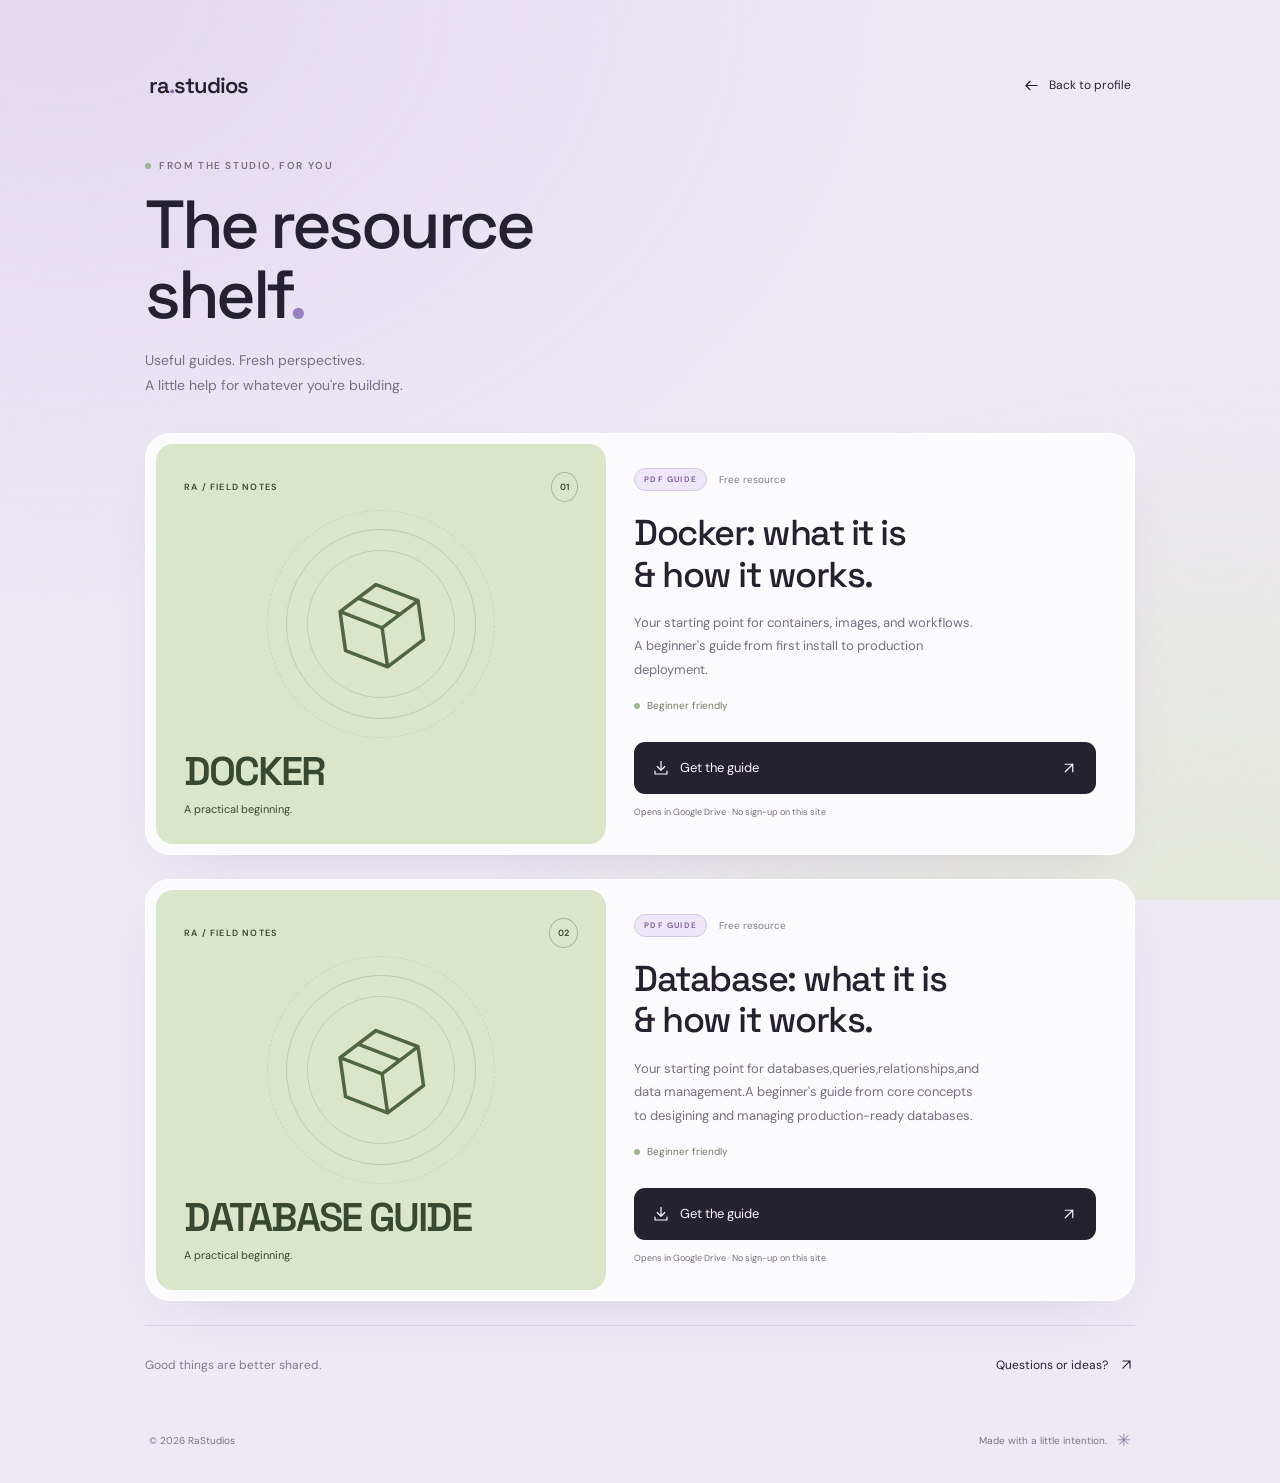
==== commit 8e64ed85: "Add Database resource card to downloads.html" ====
--- a/downloads.html
+++ b/downloads.html
@@ -4,7 +4,55 @@
 <div class="page-shell library-shell"><header class="masthead"><a href="index.html" aria-label="RaStudios home"><span class="wordmark">ra<span>.</span>studios</span></a><a class="back-link" href="index.html"><svg class="icon " aria-hidden="true"><use href="#back"/></svg>Back to profile</a></header>
 <main><header class="library-intro"><p class="eyebrow"><span class="dot"></span>FROM THE STUDIO, FOR YOU</p><h1>The resource<br>shelf<span>.</span></h1><p>Useful guides. Fresh perspectives.<br>A little help for whatever you're building.</p></header>
 <section class="resource-list" aria-label="Free resources">
-<!-- To add a resource, duplicate this article and update its text and destination. -->
-<article class="resource-card" aria-labelledby="docker-title"><div class="resource-art" aria-hidden="true"><div class="art-top"><span>RA / FIELD NOTES</span><span>01</span></div><div class="container-art"><span class="art-orbit"></span><svg class="icon " aria-hidden="true"><use href="#box"/></svg></div><div class="art-bottom"><strong>DOCKER</strong><span>A practical beginning.</span></div></div>
-<div class="resource-copy"><div class="resource-meta"><span class="pill">PDF GUIDE</span><span>Free resource</span></div><h2 id="docker-title">Docker: what it is<br>& how it works.</h2><p>Your starting point for containers, images, and workflows. A beginner's guide from first install to production deployment.</p><span class="level-label"><span class="dot"></span>Beginner friendly</span><a class="download-link" href="https://drive.google.com/file/d/1yUvwCErtubOBH9d2xQVLL0Fu3_scv8wx/view?usp=sharing" target="_blank" rel="noopener noreferrer" aria-label="Open the free Docker PDF guide on Google Drive"><svg class="icon " aria-hidden="true"><use href="#download"/></svg>Get the guide<svg class="icon " aria-hidden="true"><use href="#arrow"/></svg></a><p class="download-note">Opens in Google Drive · No sign-up on this site</p></div></article></section>
+<!-- RESOURCE CARDS: Copy a complete START/END block to add a new resource.
+     Keep every card inside this section. See README.md for instructions. -->
+<!-- START RESOURCE: Docker -->
+<article class="resource-card" aria-labelledby="docker-title">
+  <div class="resource-art" aria-hidden="true">
+    <div class="art-top"><span>RA / FIELD NOTES</span><span>01</span></div>
+    <div class="container-art">
+      <span class="art-orbit"></span>
+      <svg class="icon" aria-hidden="true"><use href="#box"/></svg>
+    </div>
+    <div class="art-bottom"><strong>DOCKER</strong><span>A practical beginning.</span></div>
+  </div>
+  <div class="resource-copy">
+    <div class="resource-meta"><span class="pill">PDF GUIDE</span><span>Free resource</span></div>
+    <h2 id="docker-title">Docker: what it is<br>&amp; how it works.</h2>
+    <p>Your starting point for containers, images, and workflows. A beginner's guide from first install to production deployment.</p>
+    <span class="level-label"><span class="dot"></span>Beginner friendly</span>
+    <a class="download-link" href="https://drive.google.com/file/d/1yUvwCErtubOBH9d2xQVLL0Fu3_scv8wx/view?usp=sharing" target="_blank" rel="noopener noreferrer" aria-label="Open the free Docker PDF guide on Google Drive">
+      <svg class="icon" aria-hidden="true"><use href="#download"/></svg>
+      Get the guide
+      <svg class="icon" aria-hidden="true"><use href="#arrow"/></svg>
+    </a>
+    <p class="download-note">Opens in Google Drive · No sign-up on this site</p>
+  </div>
+</article>
+<!-- END RESOURCE: Docker -->
+     <!-- START RESOURCE: Docker -->
+<article class="resource-card" aria-labelledby="database guide-title">
+  <div class="resource-art" aria-hidden="true">
+    <div class="art-top"><span>RA / FIELD NOTES</span><span>02</span></div>
+    <div class="container-art">
+      <span class="art-orbit"></span>
+      <svg class="icon" aria-hidden="true"><use href="#box"/></svg>
+    </div>
+    <div class="art-bottom"><strong>DATABASE GUIDE</strong><span>A practical beginning.</span></div>
+  </div>
+  <div class="resource-copy">
+    <div class="resource-meta"><span class="pill">PDF GUIDE</span><span>Free resource</span></div>
+    <h2 id="docker-title">Database: what it is<br>&amp; how it works.</h2>
+    <p>Your starting point for databases,queries,relationships,and data management.A beginner's guide from core concepts to desigining and managing production-ready databases.</p>
+    <span class="level-label"><span class="dot"></span>Beginner friendly</span>
+    <a class="download-link" href="https://drive.google.com/file/d/1NW70JfgQnfuwK8qVu4nqQkdIll91rXaU/view?usp=drivesdk" target="_blank" rel="noopener noreferrer" aria-label="Open the free Docker PDF guide on Google Drive">
+      <svg class="icon" aria-hidden="true"><use href="#download"/></svg>
+      Get the guide
+      <svg class="icon" aria-hidden="true"><use href="#arrow"/></svg>
+    </a>
+    <p class="download-note">Opens in Google Drive · No sign-up on this site</p>
+  </div>
+</article>
+<!-- ADD YOUR NEXT RESOURCE HERE, before the closing section tag below. -->
+</section>
 <aside class="library-contact"><span>Good things are better shared.</span><a href="mailto:contact@rastudios.site">Questions or ideas?<svg class="icon " aria-hidden="true"><use href="#arrow"/></svg></a></aside></main><footer class="page-footer"><span>© 2026 RaStudios</span><span>Made with a little intention. <b aria-hidden="true">✳</b></span></footer></div></body></html>
--- a/styles.css
+++ b/styles.css
@@ -31,6 +31,7 @@
 /* The resource shelf uses the same colors, spacing, and type. */
 .back-link{display:inline-flex;align-items:center;gap:9px;min-height:44px;font-size:12px}.back-link .icon{width:17px;height:17px}
 .library-intro{padding:26px 0 36px}.library-intro .eyebrow{color:#787081;margin-bottom:16px}.library-intro h1{font-size:clamp(42px,7vw,68px);letter-spacing:-3.5px;line-height:1.03}.library-intro>p:last-child{color:var(--muted);margin-top:18px;font-size:14px;line-height:1.75}
+.resource-list{display:grid;gap:24px}
 .resource-card{display:grid;grid-template-columns:1fr 1.15fr;padding:10px;background:var(--paper);border:1px solid white;border-radius:25px;box-shadow:0 20px 60px -35px #3a265b38;animation:arrive .65s ease both}
 .resource-art{min-width:0;background:#dbe5c9;color:#394931;border-radius:17px;padding:28px;display:flex;flex-direction:column;justify-content:space-between;min-height:350px;position:relative;overflow:hidden}
 .art-top{display:flex;justify-content:space-between;align-items:center;font-size:9px;font-weight:600;letter-spacing:1.2px}.art-top>span:last-child{border:1px solid #a7b697;border-radius:50%;padding:8px;letter-spacing:0}
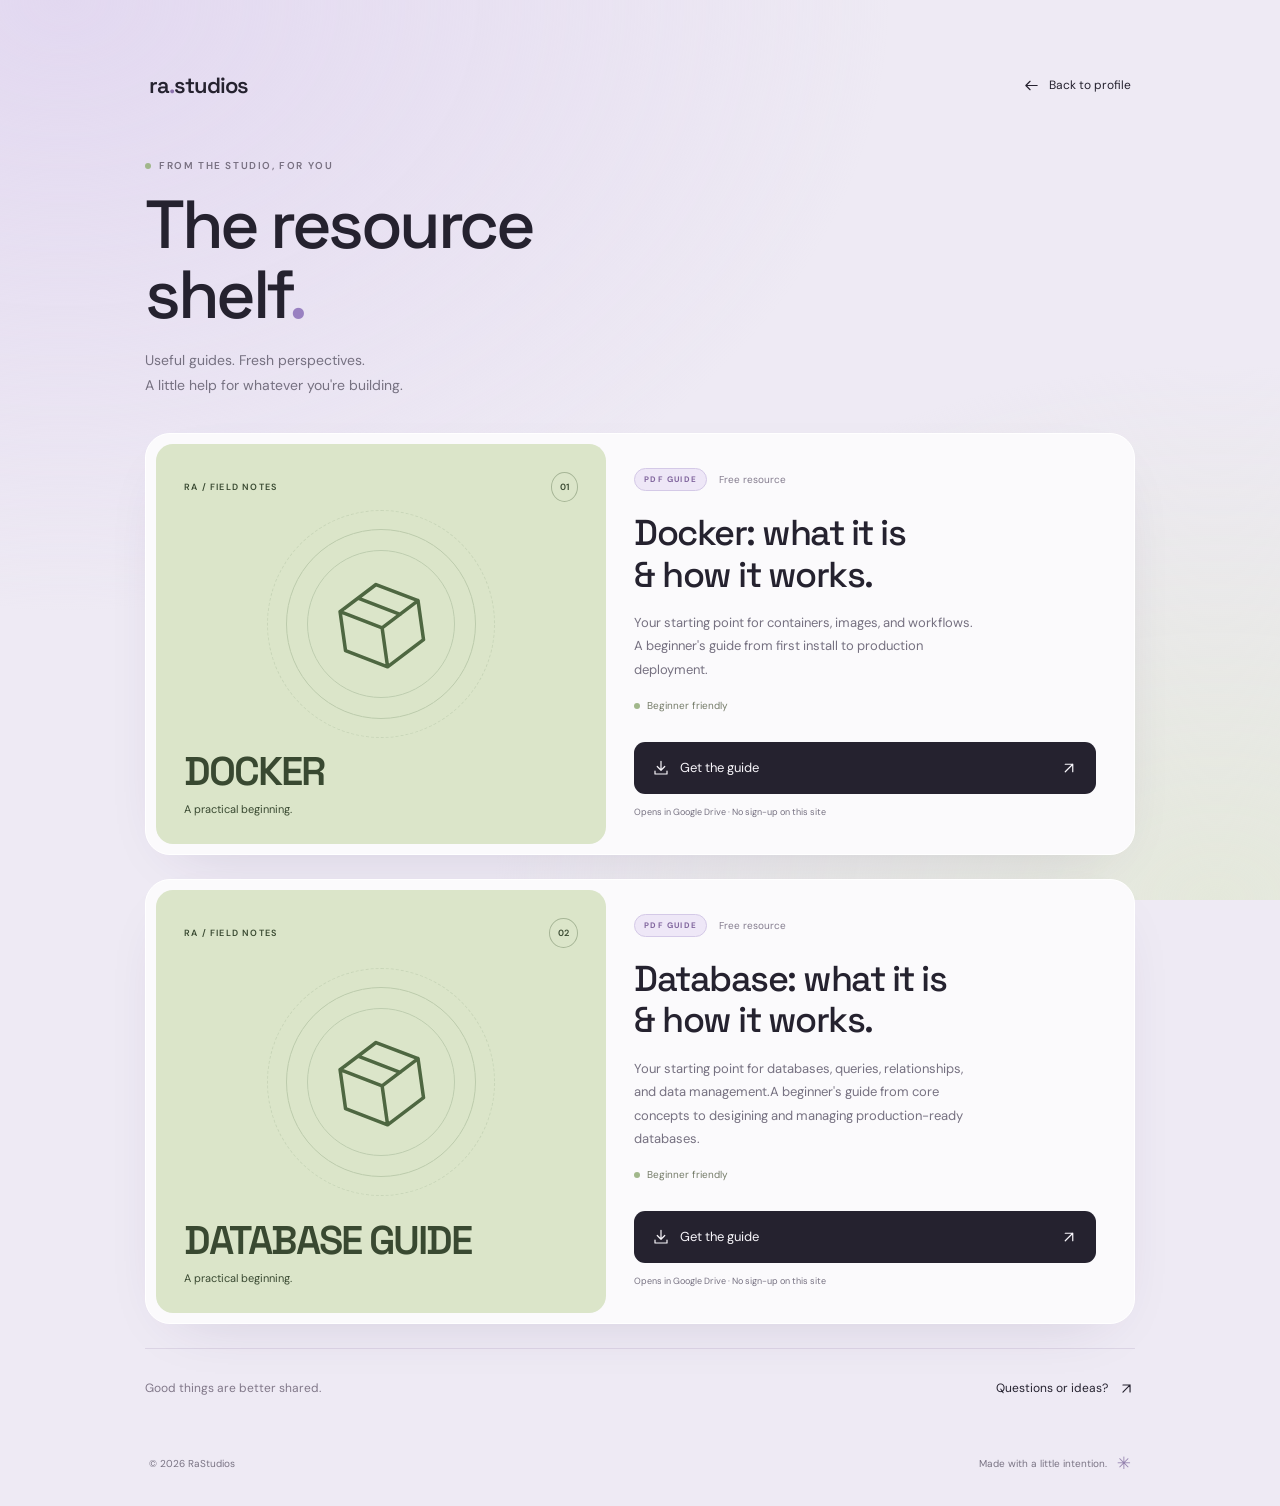
==== commit 035bef4c: "Fix formatting issues in database guide description" ====
--- a/downloads.html
+++ b/downloads.html
@@ -30,8 +30,8 @@
   </div>
 </article>
 <!-- END RESOURCE: Docker -->
-     <!-- START RESOURCE: Docker -->
-<article class="resource-card" aria-labelledby="database guide-title">
+     <!-- START RESOURCE: Database -->
+<article class="resource-card" aria-labelledby="database-title">
   <div class="resource-art" aria-hidden="true">
     <div class="art-top"><span>RA / FIELD NOTES</span><span>02</span></div>
     <div class="container-art">
@@ -43,9 +43,9 @@
   <div class="resource-copy">
     <div class="resource-meta"><span class="pill">PDF GUIDE</span><span>Free resource</span></div>
     <h2 id="docker-title">Database: what it is<br>&amp; how it works.</h2>
-    <p>Your starting point for databases,queries,relationships,and data management.A beginner's guide from core concepts to desigining and managing production-ready databases.</p>
+    <p>Your starting point for databases, queries, relationships, and data management.A beginner's guide from core concepts to desigining and managing production-ready databases.</p>
     <span class="level-label"><span class="dot"></span>Beginner friendly</span>
-    <a class="download-link" href="https://drive.google.com/file/d/1NW70JfgQnfuwK8qVu4nqQkdIll91rXaU/view?usp=drivesdk" target="_blank" rel="noopener noreferrer" aria-label="Open the free Docker PDF guide on Google Drive">
+    <a class="download-link" href="https://drive.google.com/file/d/1NW70JfgQnfuwK8qVu4nqQkdIll91rXaU/view?usp=drivesdk" target="_blank" rel="noopener noreferrer" aria-label="Open the free Database Guide PDF guide on Google Drive">
       <svg class="icon" aria-hidden="true"><use href="#download"/></svg>
       Get the guide
       <svg class="icon" aria-hidden="true"><use href="#arrow"/></svg>
